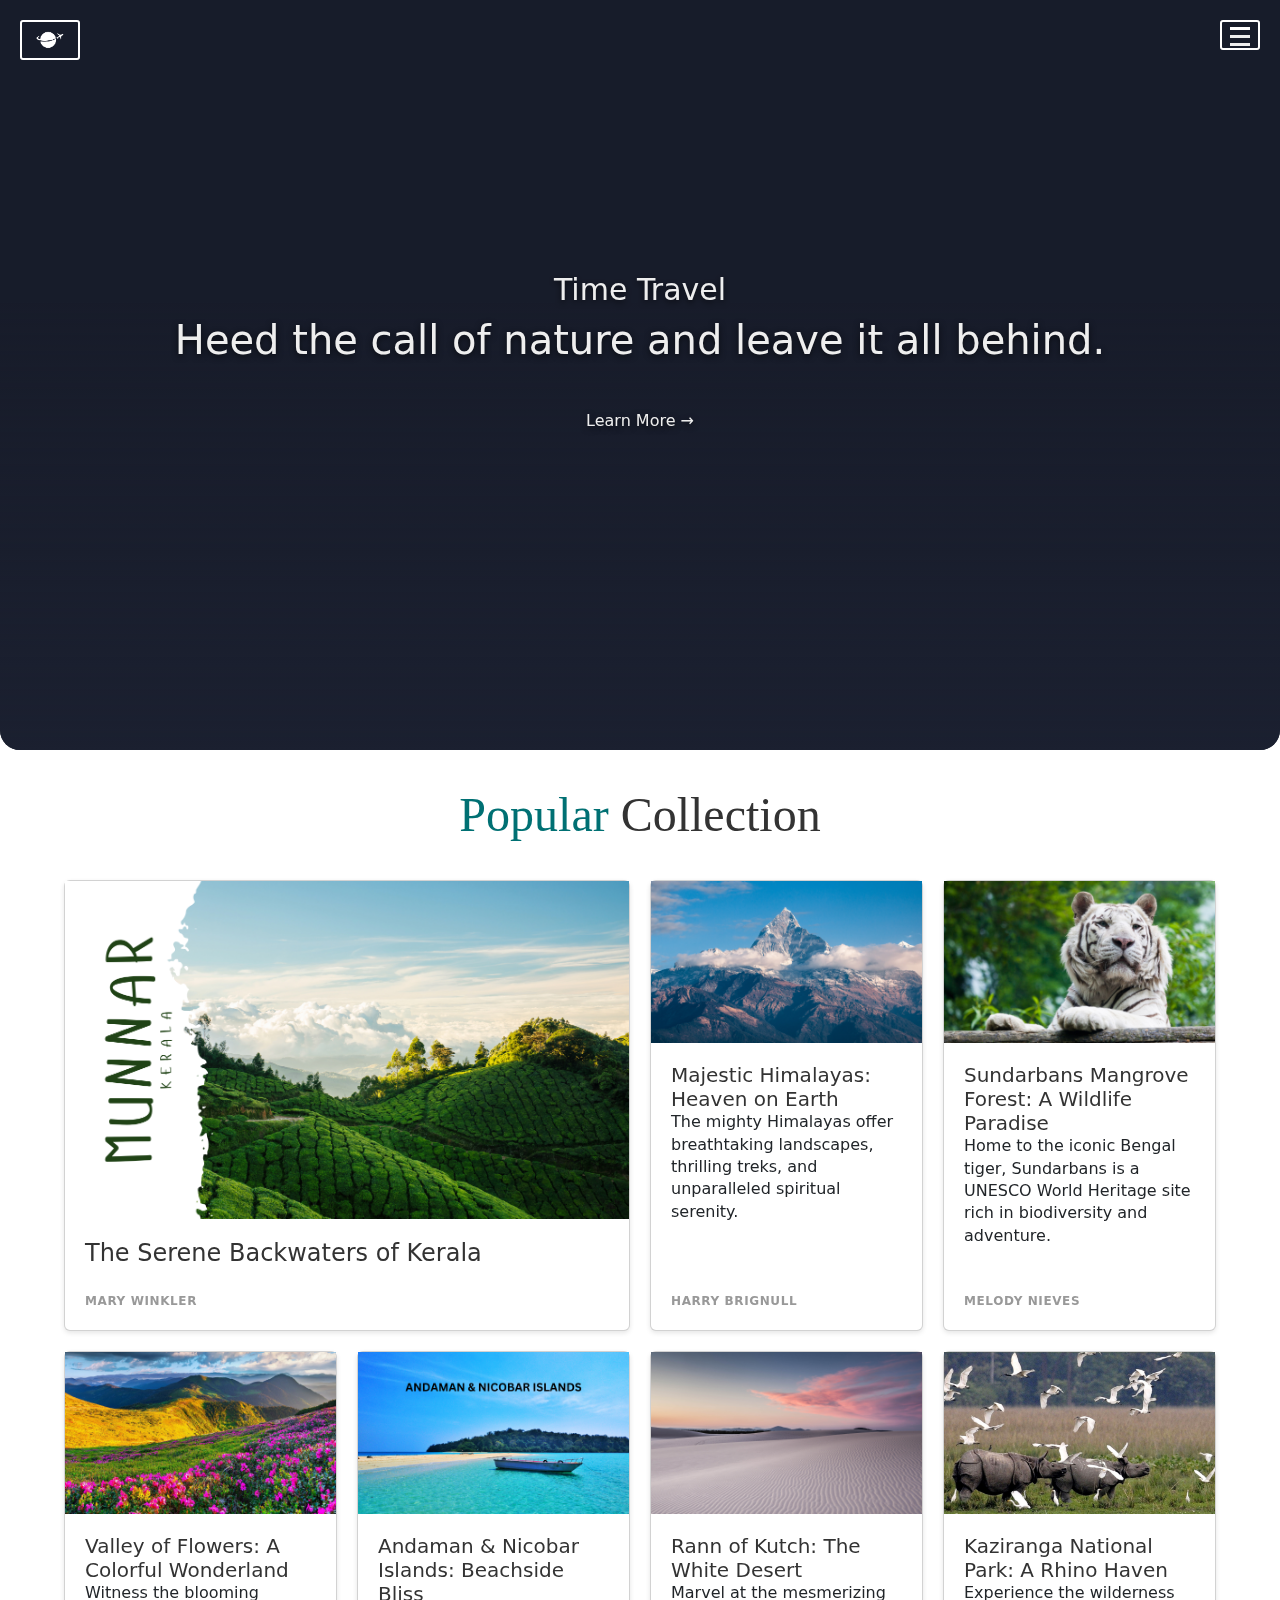
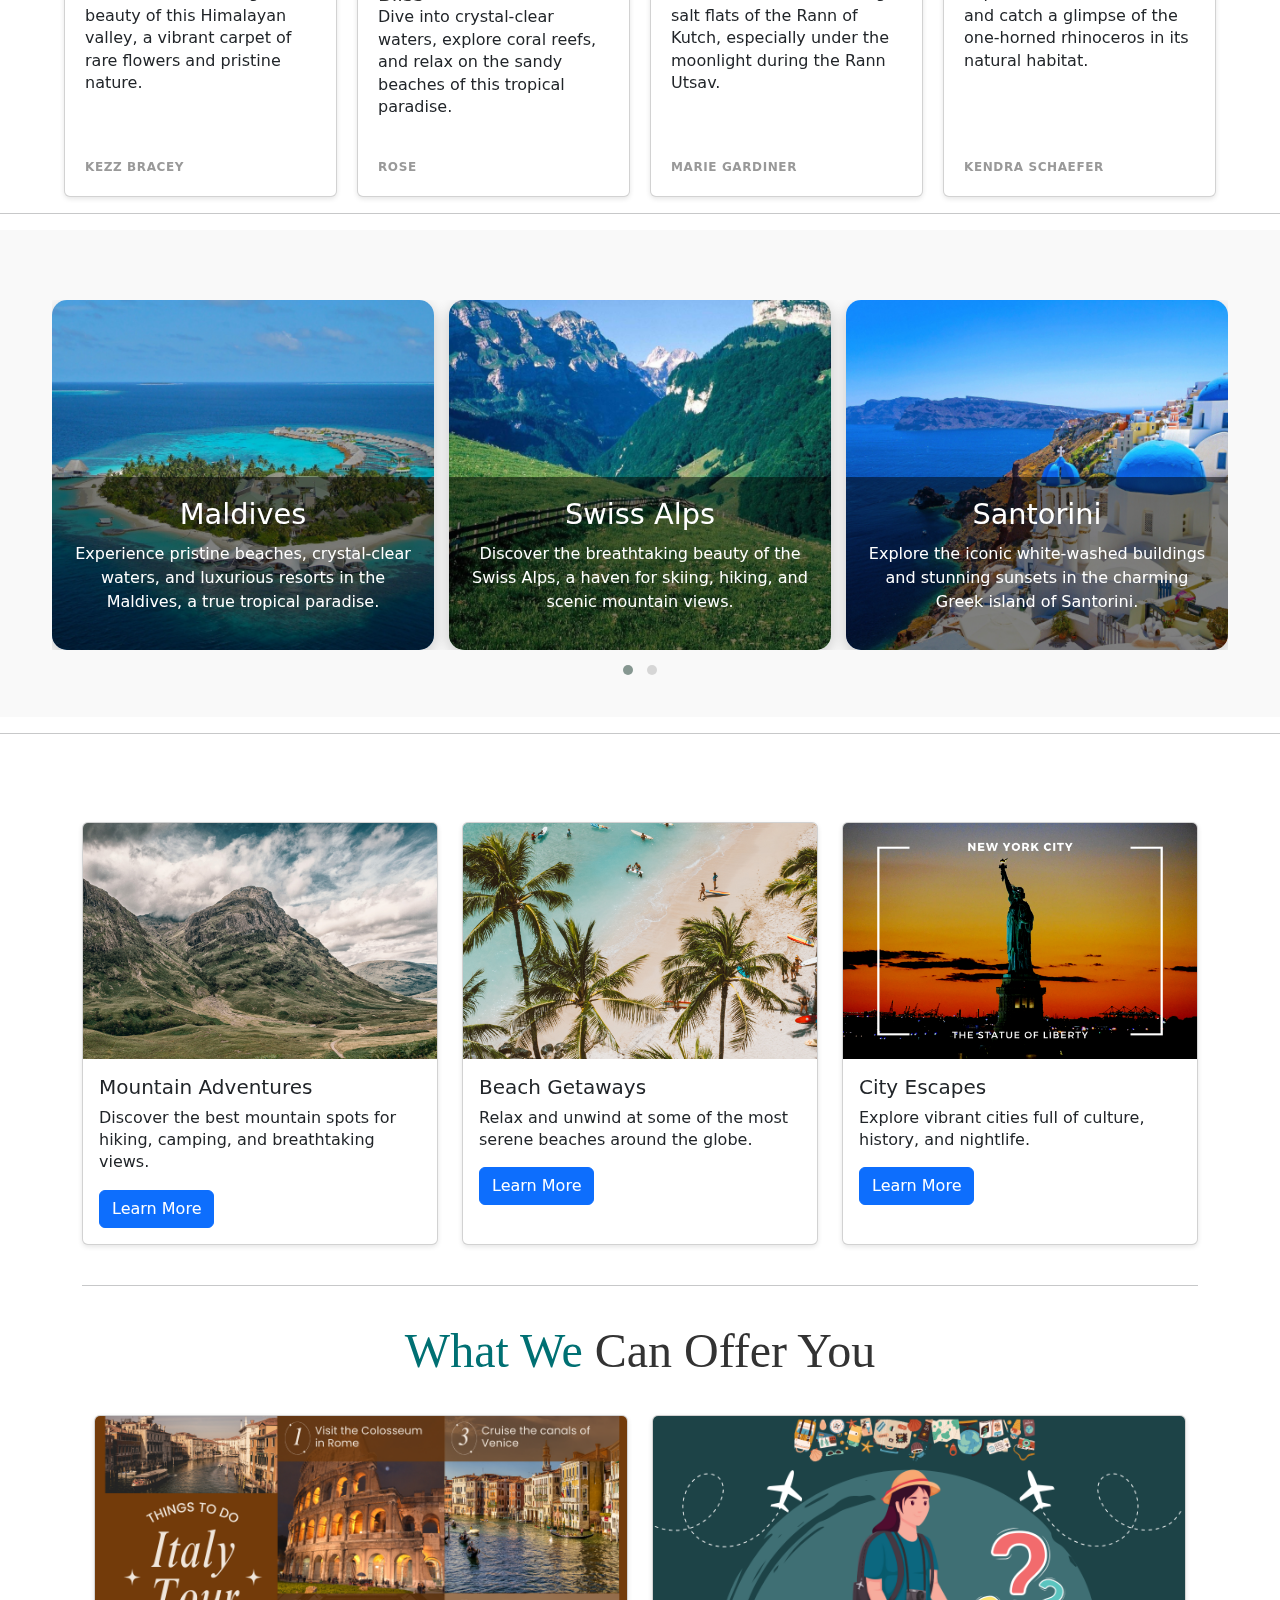
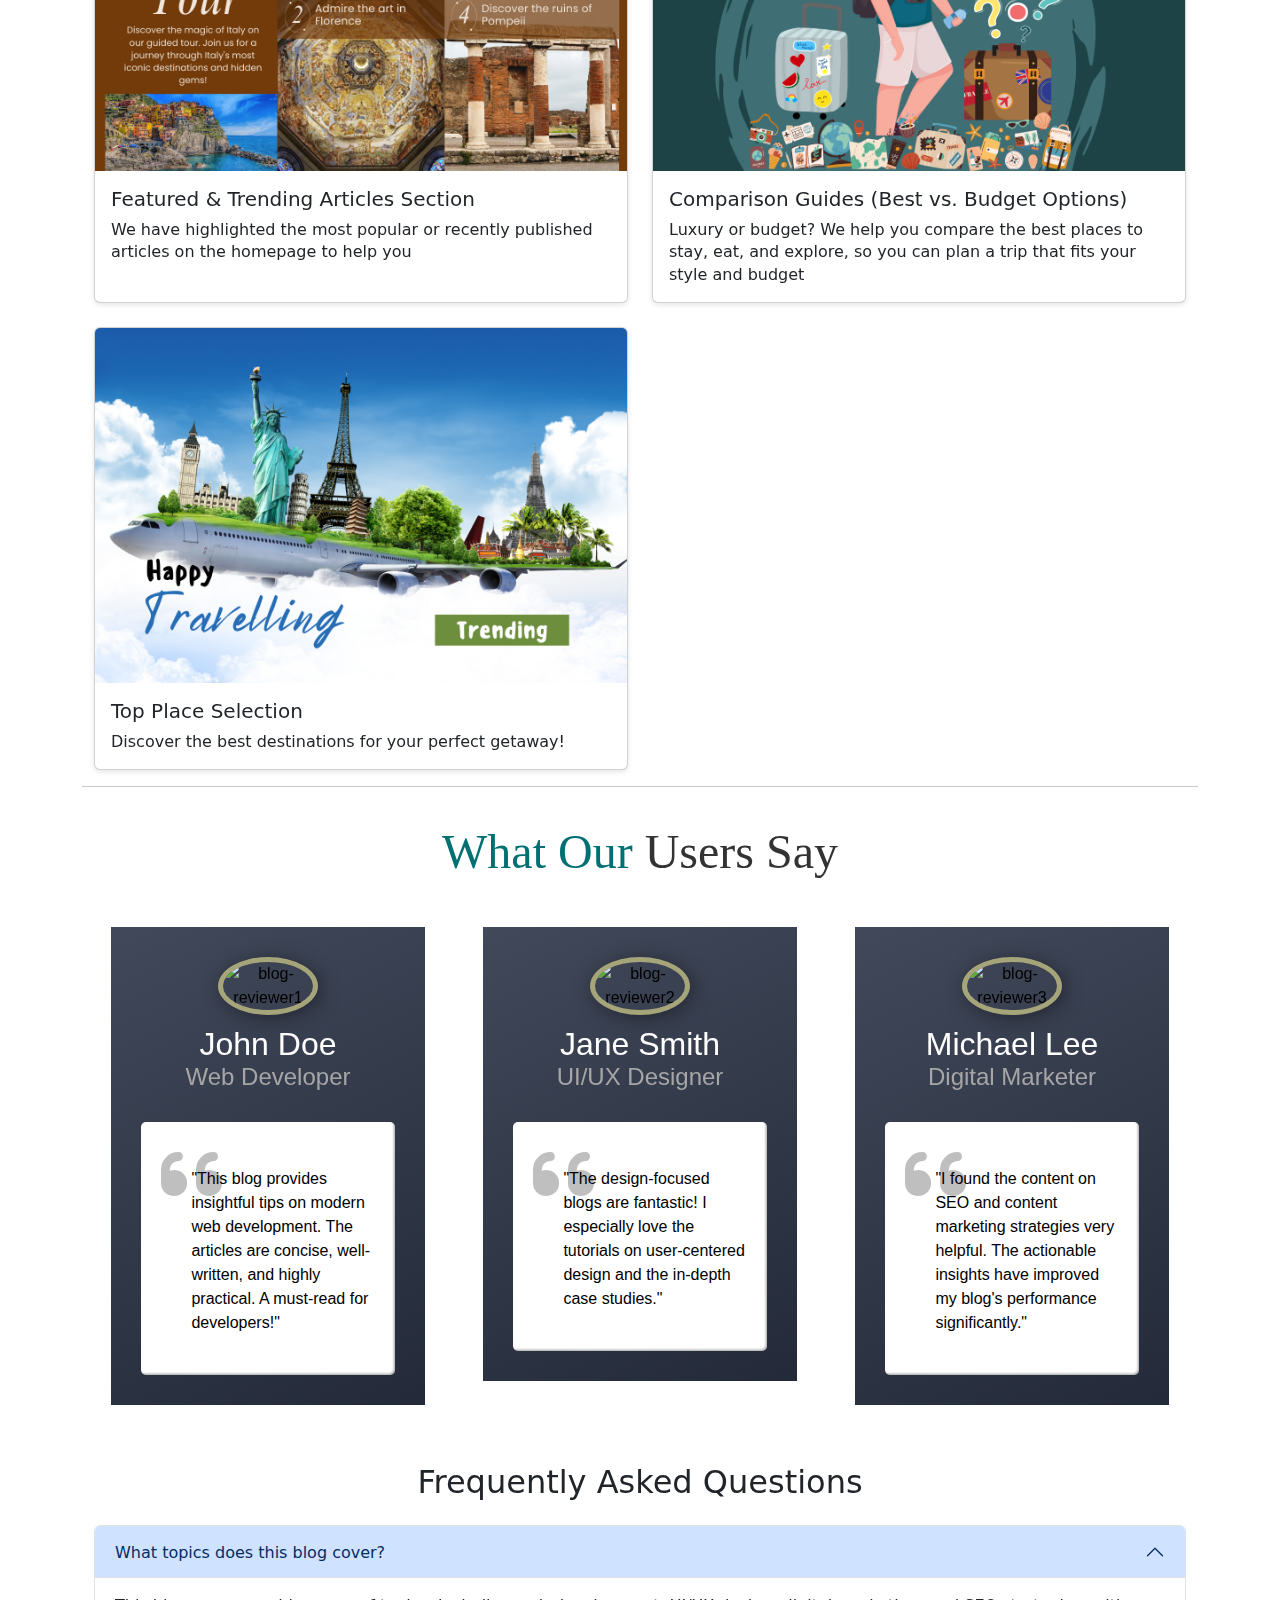
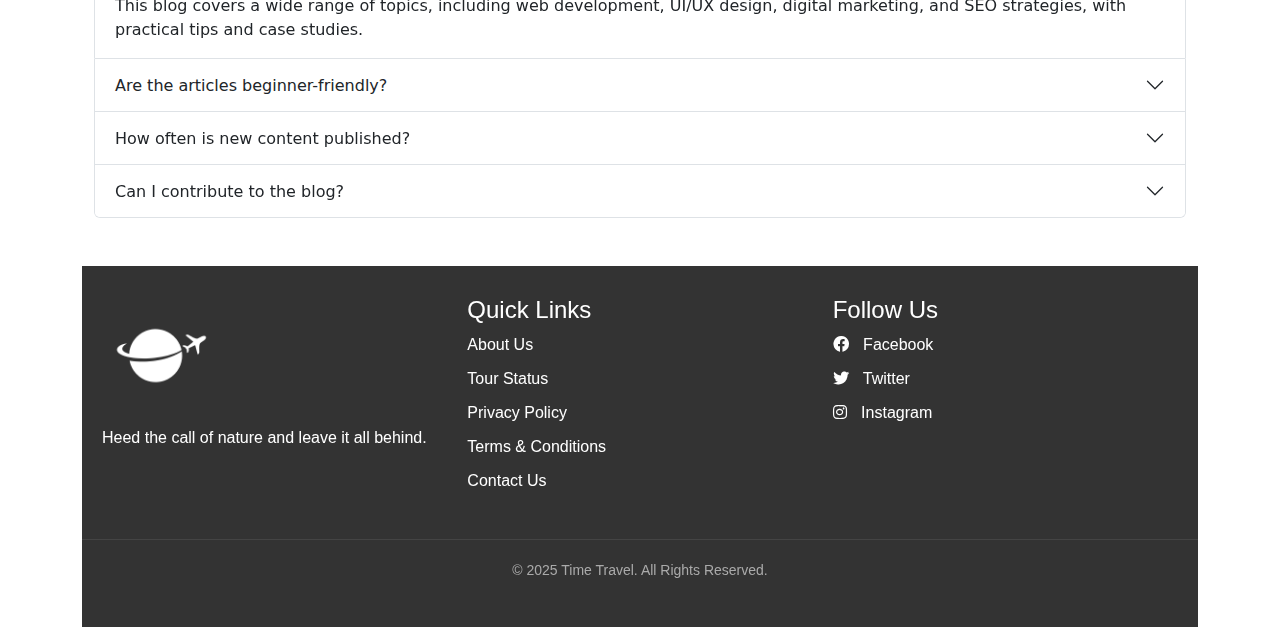
==== index.html @ 3d707aaa "Add files via upload" ====
<!DOCTYPE html>
<html lang="en">
<head>
    <meta charset="UTF-8">
    <meta name="viewport" content="width=device-width, initial-scale=1.0">
    <title>TT_OFFICIAL</title>
    <link rel="stylesheet" href="style.css">
    <link href="https://cdn.jsdelivr.net/npm/bootstrap@5.3.3/dist/css/bootstrap.min.css" rel="stylesheet" integrity="sha384-QWTKZyjpPEjISv5WaRU9OFeRpok6YctnYmDr5pNlyT2bRjXh0JMhjY6hW+ALEwIH" crossorigin="anonymous">
<script src="https://cdn.jsdelivr.net/npm/bootstrap@5.3.3/dist/js/bootstrap.bundle.min.js" integrity="sha384-YvpcrYf0tY3lHB60NNkmXc5s9fDVZLESaAA55NDzOxhy9GkcIdslK1eN7N6jIeHz" crossorigin="anonymous"></script>
<link rel="stylesheet" href="https://cdnjs.cloudflare.com/ajax/libs/font-awesome/6.0.0-beta3/css/all.min.css">
</head>
<body>
    <!--Navbar-->
    <div class="header">
        <div class="sides">
         <img src="LOGO.png" alt="Leav Tours Logo" class="logo">
        </div>
        <div class="sides"> <a href="#" class="menu" id="openMenu"> </a></div>
        <div class="info">
        <h4>Time Travel</h4>
        <b><h1>Heed the call of nature and leave it all behind.</h1></b>
        <p align="center"><a href="#" class="btn twtr" target="_b">Learn More</a>
        </div>
      </div>
      
      <dialog>
        <a href="index.html">Home</a>
        <a href="publisher.html">Publishers</a>
       <a href="contact.html">Contact Us</a>
       <a href="about.html">About Us</a>
      
      </dialog>

        <script src="https://code.jquery.com/jquery-3.6.0.min.js"></script>
<script src="style.js"></script>

<!--Blogs-->
<header>
  <h1 id="myheading"><span style="color: #007073;">Popular</span> Collection</h1>
</header>
<div class="band">
  <div class="item-1">
    <a href="https://www.keralatourism.org/" class="card">
      <div class="thumb" style="background-image: url(Kerala.png);"></div>
      <article>
        <h1>The Serene Backwaters of Kerala</h1>
        <span>Mary Winkler</span>
      </article>
    </a>
  </div>
  <div class="item-2">
    <a href="https://isha.sadhguru.org/sacred-walks/himalayas-yatra" class="card">
      <div class="thumb" style="background-image: url(Himalaya.png);"></div>
      <article>
        <h1>Majestic Himalayas: Heaven on Earth</h1>
        <p>The mighty Himalayas offer breathtaking landscapes, thrilling treks, and unparalleled spiritual serenity.</p>
        <span>Harry Brignull</span>
      </article>
    </a>
  </div>
  <div class="item-3">
    <a href="https://whc.unesco.org/en/list/798" class="card">
      <div class="thumb" style="background-image: url(Sundar.png);"></div>
      <article>
        <h1>Sundarbans Mangrove Forest: A Wildlife Paradise</h1>
        <p>Home to the iconic Bengal tiger, Sundarbans is a UNESCO World Heritage site rich in biodiversity and adventure. </p>
        <span>Melody Nieves</span>
      </article>
    </a>
  </div>
  <div class="item-4">
    <a href="https://en.wikipedia.org/wiki/Valley_of_Flowers_National_Park" class="card">
      <div class="thumb" style="background-image: url(Flower.png);"></div>
      <article>
        <h1>Valley of Flowers: A Colorful Wonderland</h1>
        <p>Witness the blooming beauty of this Himalayan valley, a vibrant carpet of rare flowers and pristine nature.</p>
        <span>Kezz Bracey</span>
      </article>
    </a>
  </div>
  <div class="item-5">
    <a href="https://www.andamantourism.gov.in/" class="card">
      <div class="thumb" style="background-image: url(ANDAMAN.png);"></div>
      <article>
        <h1>Andaman & Nicobar Islands: Beachside Bliss</h1><p>Dive into crystal-clear waters, explore coral reefs, and relax on the sandy beaches of this tropical paradise.</p>
        <span>Rose</span>
      </article>
    </a>
  </div>
  <div class="item-6">
    <a href="https://rannutsav.com/" class="card">
      <div class="thumb" style="background-image: url(desert.png);"></div>
      <article>
        <h1>Rann of Kutch: The White Desert</h1>
        <p>Marvel at the mesmerizing salt flats of the Rann of Kutch, especially under the moonlight during the Rann Utsav.</p>

        <span>Marie Gardiner</span>
      </article>
    </a>
  </div>
  <div class="item-7">
    <a href="https://www.kaziranga-national-park.com/" class="card">
      <div class="thumb" style="background-image: url(kazi.jpg);"></div>
      <article>
        <h1>Kaziranga National Park: A Rhino Haven</h1>
        <p>Experience the wilderness and catch a glimpse of the one-horned rhinoceros in its natural habitat.</p>
        <span>Kendra Schaefer</span>
      </article>
    </a>
  </div>
</div>
<hr>
<!--Collection-->
<!-- Travel Carousel Section -->
<section class="travel-section">
  <h1  id="myheading2">Top <span style="color: #007073;">Destinations</span></h1>
  <div class="container">
    <div class="owl-carousel custom-carousel owl-theme">
      <!-- Destination 1 -->
      <div class="item" style="background-image: url(3.png);">
        <div class="item-desc">
          <h3>Maldives</h3>
          <p>Experience pristine beaches, crystal-clear waters, and luxurious resorts in the Maldives, a true tropical paradise.</p>
        </div>
      </div>
      <!-- Destination 2 -->
      <div class="item" style="background-image: url('4.png');">
        <div class="item-desc">
          <h3>Swiss Alps</h3>
          <p>Discover the breathtaking beauty of the Swiss Alps, a haven for skiing, hiking, and scenic mountain views.</p>
        </div>
      </div>
      <!-- Destination 3 -->
      <div class="item" style="background-image: url('5.png');">
        <div class="item-desc">
          <h3>Santorini</h3>
          <p>Explore the iconic white-washed buildings and stunning sunsets in the charming Greek island of Santorini.</p>
        </div>
      </div>
      <!-- Destination 4 -->
      <div class="item" style="background-image: url('1.png');">
        <div class="item-desc">
          <h3>Paris</h3>
          <p>Experience the romance of Paris with its world-famous landmarks, exquisite cuisine, and rich cultural heritage.</p>
        </div>
      </div>
      <!-- Destination 5 -->
      <div class="item" style="background-image: url('https://images.unsplash.com/photo-1512453979798-5ea266f8880c');">
        <div class="item-desc">
          <h3>Dubai</h3>
          <p>Visit Dubai for its luxurious shopping, ultramodern architecture, and a vibrant nightlife scene.</p>
        </div>
      </div>
      <!-- Destination 6 -->
      <div class="item" style="background-image: url(2.png);">
        <div class="item-desc">
          <h3>Bali</h3>
          <p>Relax on Bali’s stunning beaches, explore its lush jungles, and immerse yourself in its unique culture.</p>
        </div>
      </div>
    </div>
  </div>
</section>

<!-- Include Owl Carousel CSS -->
<link rel="stylesheet" href="https://cdnjs.cloudflare.com/ajax/libs/OwlCarousel2/2.3.4/assets/owl.carousel.min.css" />
<link rel="stylesheet" href="https://cdnjs.cloudflare.com/ajax/libs/OwlCarousel2/2.3.4/assets/owl.theme.default.min.css" />

<!-- Include jQuery and Owl Carousel JS -->
<script src="https://cdnjs.cloudflare.com/ajax/libs/jquery/3.6.0/jquery.min.js"></script>
<script src="https://cdnjs.cloudflare.com/ajax/libs/OwlCarousel2/2.3.4/owl.carousel.min.js"></script>
 <!--More Article-->
   <!-- Main Content Section -->
    <hr>
  <main class="container my-5">
    <h1 id="myheading2">Explore <span style="color: #007073;">Articles</span></h1>
    <div class="row">
      <!-- Article Card 1 -->
      <div class="col-md-4 mb-4">
        <div class="card">
          <img src="Mountain.png" class="card-img-top" alt="Mountain Adventure">
          <div class="card-body">
            <h5 class="card-title">Mountain Adventures</h5>
            <p class="card-text">Discover the best mountain spots for hiking, camping, and breathtaking views.</p>
            <a href="Mountain.html" class="btn btn-primary" target="_blank">Learn More</a>
          </div>
        </div>
      </div>
      <!-- Article Card 2 -->
      <div class="col-md-4 mb-4">
        <div class="card">
          <img src="Beach.png" class="card-img-top" alt="Beach Getaways">
          <div class="card-body">
            <h5 class="card-title">Beach Getaways</h5>
            <p class="card-text">Relax and unwind at some of the most serene beaches around the globe.</p>
            <a href="beach.html" class="btn btn-primary" target="_blank">Learn More</a>
          </div>
        </div>
      </div>
      <!-- Article Card 3 -->
      <div class="col-md-4 mb-4">
        <div class="card">
          <img src="cescape.png" class="card-img-top" alt="City Escapes">
          <div class="card-body">
            <h5 class="card-title">City Escapes</h5>
            <p class="card-text">Explore vibrant cities full of culture, history, and nightlife.</p>
            <a href="cescape.html" class="btn btn-primary" target="_blank">Learn More</a>
          </div>
        </div>
      </div>
    </div>

<!--Our Features-->
<!-- Our Features Section -->
 <hr>
 <header>
  <h1 id="myheading"><span style="color: #007073;">What We </span>Can Offer You</h1>
</header>
<div class="container">
  <div class="row row-cols-1 row-cols-md-2 g-4">
    <div class="col">
      <div class="card">
        <img src="ARTICLE.png" class="card-img-top" alt="...">
        <div class="card-body">
          <h5 class="card-title">Featured & Trending Articles Section</h5>
          <p class="card-text"> We have highlighted the most popular or recently published articles on the homepage to help you</p>
        </div>
      </div>
    </div>
    <div class="col">
      <div class="card">
        <img src="GUIDE.png" class="card-img-top" alt="...">
        <div class="card-body">
          <h5 class="card-title">Comparison Guides (Best vs. Budget Options)</h5>
          <p class="card-text">Luxury or budget? We help you compare the best places to stay, eat, and explore, so you can plan a trip that fits your style and budget</p>
        </div>
      </div>
    </div>
    <div class="col">
      <div class="card">
        <img src="Trending.png" class="card-img-top" alt="...">
        <div class="card-body">
          <h5 class="card-title">Top Place Selection</h5>
          <p class="card-text">Discover the best destinations for your perfect getaway!</p>
        </div>
      </div>
    </div>
  </div>

</div>

<!--What user say-->
<hr>
<header>
  <h1 id="myheading"><span style="color: #007073;">What Our</span> Users Say</h1>
</header>
<div class="container">
  <div class="row">
    <div class="col-md-4">
      <figure class="snip1390">
        <img src="https://s3-us-west-2.amazonaws.com/s.cdpn.io/331810/profile-sample3.jpg" alt="blog-reviewer1" class="profile" />
        <figcaption>
          <h2>John Doe</h2>
          <h4>Web Developer</h4>
          <blockquote>
            "This blog provides insightful tips on modern web development. The articles are concise, well-written, and highly practical. A must-read for developers!"
          </blockquote>
        </figcaption>
      </figure>
    </div>
    <div class="col-md-4">
      <figure class="snip1390 hover">
        <img src="https://s3-us-west-2.amazonaws.com/s.cdpn.io/331810/profile-sample5.jpg" alt="blog-reviewer2" class="profile" />
        <figcaption>
          <h2>Jane Smith</h2>
          <h4>UI/UX Designer</h4>
          <blockquote>
            "The design-focused blogs are fantastic! I especially love the tutorials on user-centered design and the in-depth case studies."
          </blockquote>
        </figcaption>
      </figure>
    </div>
    <div class="col-md-4">
      <figure class="snip1390">
        <img src="https://s3-us-west-2.amazonaws.com/s.cdpn.io/331810/profile-sample6.jpg" alt="blog-reviewer3" class="profile" />
        <figcaption>
          <h2>Michael Lee</h2>
          <h4>Digital Marketer</h4>
          <blockquote>
            "I found the content on SEO and content marketing strategies very helpful. The actionable insights have improved my blog's performance significantly."
          </blockquote>
        </figcaption>
      </figure>
    </div>
  </div>
</div>
<!---Faq-->
<div class="container my-5">
  <h2 class="text-center mb-4">Frequently Asked Questions</h2>
  <div class="accordion" id="faqAccordion">
    <div class="accordion-item">
      <h2 class="accordion-header" id="faqHeading1">
        <button class="accordion-button" type="button" data-bs-toggle="collapse" data-bs-target="#faqCollapse1" aria-expanded="true" aria-controls="faqCollapse1">
          What topics does this blog cover?
        </button>
      </h2>
      <div id="faqCollapse1" class="accordion-collapse collapse show" aria-labelledby="faqHeading1" data-bs-parent="#faqAccordion">
        <div class="accordion-body">
          This blog covers a wide range of topics, including web development, UI/UX design, digital marketing, and SEO strategies, with practical tips and case studies.
        </div>
      </div>
    </div>
    <div class="accordion-item">
      <h2 class="accordion-header" id="faqHeading2">
        <button class="accordion-button collapsed" type="button" data-bs-toggle="collapse" data-bs-target="#faqCollapse2" aria-expanded="false" aria-controls="faqCollapse2">
          Are the articles beginner-friendly?
        </button>
      </h2>
      <div id="faqCollapse2" class="accordion-collapse collapse" aria-labelledby="faqHeading2" data-bs-parent="#faqAccordion">
        <div class="accordion-body">
          Yes! The blog has content tailored for all levels, including beginner guides, intermediate tutorials, and advanced strategies.
        </div>
      </div>
    </div>
    <div class="accordion-item">
      <h2 class="accordion-header" id="faqHeading3">
        <button class="accordion-button collapsed" type="button" data-bs-toggle="collapse" data-bs-target="#faqCollapse3" aria-expanded="false" aria-controls="faqCollapse3">
          How often is new content published?
        </button>
      </h2>
      <div id="faqCollapse3" class="accordion-collapse collapse" aria-labelledby="faqHeading3" data-bs-parent="#faqAccordion">
        <div class="accordion-body">
          New content is published weekly, ensuring readers stay up-to-date with the latest trends and best practices.
        </div>
      </div>
    </div>
    <div class="accordion-item">
      <h2 class="accordion-header" id="faqHeading4">
        <button class="accordion-button collapsed" type="button" data-bs-toggle="collapse" data-bs-target="#faqCollapse4" aria-expanded="false" aria-controls="faqCollapse4">
          Can I contribute to the blog?
        </button>
      </h2>
      <div id="faqCollapse4" class="accordion-collapse collapse" aria-labelledby="faqHeading4" data-bs-parent="#faqAccordion">
        <div class="accordion-body">
          Absolutely! Guest posts and contributions are welcome. Please contact us through the form provided on the website.
        </div>
      </div>
    </div>
  </div>
</div>
<!-----Footer-->
<!-- Footer Section -->
<footer class="footer">
  <div class="footer-container">
    <div class="footer-logo">
      <img src="LOGO.png" alt="Leav Tours Logo" class="footer-logo-img">
      <p class="footer-tagline">Heed the call of nature and leave it all behind.</p>
    </div>
    
    <div class="footer-links">
      <h4>Quick Links</h4>
      <ul>
        <li><a href="about.html">About Us</a></li>
        <li><a href="tstatus.html">Tour Status</a></li>
        <li><a href="privacy.html">Privacy Policy</a></li>
        <li><a href="terms.html">Terms & Conditions</a></li>
        <li><a href="contact.html">Contact Us</a></li>
      </ul>
    </div>

    <div class="footer-social">
      <h4>Follow Us</h4>
      <ul>
        <li><a href="https://www.facebook.com/share/18HLpePRSY/" target="_blank"><i class="fab fa-facebook"></i> Facebook</a></li>
        <li><a href="https://x.com/ThereArpan" target="_blank"><i class="fab fa-twitter"></i> Twitter</a></li>
        <li><a href="https://www.instagram.com/im.arpan_?igsh=MTA3emg5bmVsdTYyeg==" target="_blank"><i class="fab fa-instagram"></i> Instagram</a></li>
      </ul>
    </div>
  </div>

  <div class="footer-bottom">
    <p>&copy; 2025 Time Travel. All Rights Reserved.</p>
  </div>
</footer>

</body>
</html>
---- style.css ----
/*Navbar*/
html,body{
    margin:0;
    height:120%;
     font-family: "Montserrat", sans-serif;
  
  }
  a{
    text-decoration:none
  }
  .header{
    position:relative;
    overflow:hidden;
    display:flex;
    flex-wrap: wrap;
    justify-content: center;
    align-items: flex-start;
    align-content: flex-start;
    height:70vw;
    min-height:400px;
    max-height:750px;
    min-width:300px;
    color:#eee;
    border-radius: 0 0 20px 20px;
    text-shadow:0 2px 6px #000a
  }
  .header:after{
    content:"";
    width:100%;
    height:100%;
    position:absolute;
    bottom:0;
    left:0;
    z-index:-1;
   background: linear-gradient(to bottom, rgba(0,0,0,0.12) 40%,rgba(27,32,48,1) 100%);
  }
  .header:before{
    content:"";
    width:100%;
    height:200%;
    position:absolute;
    top:0;
    left:0;
      -webkit-backface-visibility: hidden;
      -webkit-transform: translateZ(0); backface-visibility: hidden;
    scale(1.0, 1.0);
      transform: translateZ(0);
    background:#1B2030 url(https://images.unsplash.com/photo-1731532034431-be28681ed7b7?crop=entropy&cs=srgb&fm=jpg&ixid=M3wzMjM4NDZ8MHwxfHJhbmRvbXx8fHx8fHx8fDE3MzQwMzk5NDF8&ixlib=rb-4.0.3&q=85) 50% 0 no-repeat;
    background-size:100%;
    background-attachment:fixed;
    animation: grow 360s  linear 10ms infinite;
    transition:all 0.4s ease-in-out;
    z-index:-2
  }
  .header a{
    color:#eee
  }
  .menu{
    display:block;
    width:40px;
    height:30px;
    border:2px solid #fff;
    border-radius:3px;
    position:absolute;
    right:20px;
    top:20px;
    text-decoration:none
  }
  .menu:after{
    content:"";
    display:block;
    width:20px;
    height:3px;
    background:#fff;
    position:absolute;
    margin:0 auto;
    top:5px;
    left:0;
    right:0;
    box-shadow:0 8px, 0 16px
  }
  .logo{
    border:2px solid #fff;
    border-radius:3px;
    text-decoration:none;
    display:inline-flex;
    align-items:center;
    align-content:center;
    margin:20px;
    padding:0px 10px;
    font-weight:900;
    font-size:1.1em;
    line-height:1;
    box-sizing:border-box;
    height:40px
  }
  .sides, .info{
    flex: 0 0 auto;
    width:50%
  }
  .info{
    width:100%;
    padding:15% 10% 0 10%;
    text-align:center; 
  }
  .author{
    display:inline-block;
    width:50px;
    height:50px;
    border-radius:50%;
    background:url(https://i.imgur.com/6DLCsZcb.jpg) center no-repeat;
    background-size:cover;
    box-shadow:0 2px 3px rgba(0,0,0,0.3);
    margin-bottom:3px
  }
  .info h4, .meta{
    font-size: 30px;
  }
  .meta{
    font-style:italic;
  }
  @keyframes grow{
    0% { transform: scale(1) translateY(0px)}
    50% { transform: scale(1.2) translateY(-400px)}
  }
  .content{  
    padding:5% 10%;
    text-align:justify
  }
  .btn{
    color:#333;
    border:2px solid;
    border-radius:3px;
    text-decoration:none;
    display:inline-block;
    padding:5px 10px;
    font-weight:600
  }
  
  dialog {
      display: block;
      inset: 0;    
      transition: opacity .5s;
       border-radius:3px;
      padding:20px; 
      box-shadow: 0 0 10px 0 #000a;
    background:#fffd;
    border:0;
    min-width:60vw
  }
   
  dialog:not([open]) {
      pointer-events: none;
      opacity: 0;
  }
  
  dialog::backdrop {
    backdrop-filter: blur(0.25rem);
  }
   
  dialog a {
     font-size:1.4em;
    display:block;
    text-align:center;
    margin:10px 15px;
    padding:5px;
    font-weight:600;
    color:#333;
    &:hover{
      text-decoration:underline;
      color:#000
    }
  }
  
  .twtr {
    border-width: 1vh;
    border-color: white;
    margin-top: 30px;
  }
  
  .btn.twtr:after {
    content: "\2192";  /* Unicode for right arrow */
    padding-left: 5px;
  }
  
  /* Features Section */
/* Why Us Heading */
.why-us-heading {
    text-align: center;
    margin-bottom: 2rem;
}

.why-us-heading h1 {
    font-size: 2.5rem;
    color: #007073;
    font-weight: bold;
    margin: 0;
}

/* Responsive Design */
@media (max-width: 768px) {
    .why-us-heading h1 {
        font-size: 2rem;
    }
}

@media (max-width: 480px) {
    .why-us-heading h1 {
        font-size: 1.8rem;
    }
}

/*Blogs*/

header {
  width: 90%;
  max-width: 1240px;
  margin: 0 auto;
}
.band {
  width: 90%;
  max-width: 1240px;
  margin: 0 auto;
  
  display: grid;
  
  grid-template-columns: 1fr;
  grid-template-rows: auto;
  grid-gap: 20px;
  
  @media (min-width: 30em) {
    grid-template-columns: 1fr 1fr;
  }
  
  @media (min-width: 60em) {
    grid-template-columns: repeat(4, 1fr);
  }
}

.card {
  background: white;
  text-decoration: none;
  color: #444;
  box-shadow: 0 2px 5px rgba(0,0,0,0.1);
  display: flex;
  flex-direction: column;
  min-height: 100%;
  
  // sets up hover state
  position: relative;
  top: 0;
  transition: all .1s ease-in;
    
  &:hover {
    top: -2px;
    box-shadow: 0 4px 5px rgba(0,0,0,0.2);
  }
  
  article {
    padding: 20px;
    flex: 1;
    
    display: flex;
    flex-direction: column;
    justify-content: space-between;
  }
  
  h1 {
    font-size: 20px;
    margin: 0;
    color: #333;
  }
  
  p {
    flex: 1;
    line-height: 1.4;
  }
  
  span {
    font-size: 12px;
    font-weight: bold;
    color: #999;
    text-transform: uppercase;
    letter-spacing: .05em;
    margin: 2em 0 0 0;
  }
  
  .thumb {
    padding-bottom: 60%;
    background-size: cover;
    background-position: center center;
  }
}

.item-1 {
  @media (min-width: 60em) {
    grid-column: 1 / span 2;
    
    h1 {
      font-size: 24px;
    }
  }
}

/* Collections*/
/* Travel Section Styles */
.travel-section {
  padding: 30px 0;
  background-color: #f9f9f9;
}

.travel-section .container {
  max-width: 1200px;
  margin: 0 auto;
}

/* Owl Carousel Item Styles */
.owl-carousel .item {
  position: relative;
  height: 350px;
  background-size: cover;
  background-position: center;
  border-radius: 15px;
  overflow: hidden;
  box-shadow: 0 5px 15px rgba(0, 0, 0, 0.2);
}

.owl-carousel .item-desc {
  position: absolute;
  bottom: 0;
  left: 0;
  right: 0;
  padding: 20px;
  background: rgba(0, 0, 0, 0.5);
  color: #fff;
  text-align: center;
  border-radius: 0 0 15px 15px;
  transition: background 0.3s ease;
}

.owl-carousel .item h3 {
  font-size: 1.8rem;
  margin: 0 0 10px;
}

.owl-carousel .item p {
  font-size: 1rem;
  line-height: 1.5;
}

/* Hover Effect */
.owl-carousel .item:hover .item-desc {
  background: rgba(0, 0, 0, 0.7);
}

/* Responsive Adjustments */
@media (max-width: 768px) {
  .owl-carousel .item {
    height: 250px;
  }
  .owl-carousel .item-desc {
    padding: 15px;
  }
  .owl-carousel .item h3 {
    font-size: 1.4rem;
  }
  .owl-carousel .item p {
    font-size: 0.9rem;
  }
}

@media (max-width: 480px) {
  .owl-carousel .item {
    height: 200px;
  }
  .owl-carousel .item-desc {
    padding: 10px;
  }
  .owl-carousel .item h3 {
    font-size: 1.2rem;
  }
  .owl-carousel .item p {
    font-size: 0.8rem;
  }
}


/*Headers animation*/
/* Style for the heading with id="myheading" */
#myheading {
  font-family: 'Spectral SC', serif;
  font-size: 3rem;
  text-align: center;
  color: #333;
  animation: fadeIn 2s ease-out forwards;
  margin-bottom: 4vh;
  margin-top: 4vh;
}

/* Responsive font size */
@media (max-width: 768px) {
  #myheading {
    font-size: 2.5rem;
  }
}

@media (max-width: 480px) {
  #myheading {
    font-size: 2rem;
  }
}

/* Animation for fade-in effect */
@keyframes fadeIn {
  0% {
    opacity: 0;
    transform: translateY(-50px);
  }
  100% {
    opacity: 1;
    transform: translateY(0);
  }
}
/*Second Heading*/
#myheading2 {
  font-family: 'Spectral SC', serif;
  font-size: 3rem;
  text-align: center;
  color: #333;
  opacity: 0; /* Initially hidden */
  transform: translateY(-50px); /* Start from above */
  animation: fadeInUp 1s ease-out forwards; /* Animation trigger */
  animation-delay: 0.5s; /* Delay before animation starts */
  margin-top: -4vh !important;
  margin-bottom: 2vh;
}

/* Responsive font size */
@media (max-width: 768px) {
  #myheading2 {
    font-size: 2.5rem;
  }
}

@media (max-width: 480px) {
  #myheading2 {
    font-size: 2rem;
  }
}

/* Fade-in and slide-up animation */
@keyframes fadeInUp {
  0% {
    opacity: 0;
    transform: translateY(-50px); /* Start from above */
  }
  100% {
    opacity: 1;
    transform: translateY(0); /* End at normal position */
  }
}


/*-------------------------------------Why Us ------------------------*/
#myheading3 {
  font-family: 'Spectral SC', serif;
  font-size: 2.5rem; /* Slightly smaller for h3 */
  text-align: center;
  color: #555; /* A slightly different color for differentiation */
  opacity: 0; /* Initially hidden */
  transform: translateY(-40px); /* Start from above */
  animation: fadeInUp3 1s ease-out forwards; /* Animation trigger */
  animation-delay: 0.7s; /* Slightly longer delay */
  margin-top: -1vh;
  margin-bottom: 3vh;
}

/* Responsive font size */
@media (max-width: 768px) {
  #myheading3 {
    font-size: 2rem;
  }
}

@media (max-width: 480px) {
  #myheading3 {
    font-size: 1.5rem;
  }
}

/* Fade-in and slide-up animation for #myheading3 */
@keyframes fadeInUp3 {
  0% {
    opacity: 0;
    transform: translateY(-40px); /* Start from above */
  }
  100% {
    opacity: 1;
    transform: translateY(0); /* End at normal position */
  }
}


/*---------------------USER SAY */
@import url(https://fonts.googleapis.com/css?family=Roboto:300,400);
@import url(https://maxcdn.bootstrapcdn.com/font-awesome/4.4.0/css/font-awesome.min.css);

figure.snip1390 {
  font-family: 'Roboto', Arial, sans-serif;
  position: relative;
  overflow: hidden;
  margin: 10px auto;
  min-width: 230px;
  max-width: 315px;
  width: 90%; /* Use percentage for better responsiveness */
  color: #000000;
  text-align: center;
  font-size: 16px;
  background-color: #2C3447;
  padding: 30px;
  background-image: linear-gradient(-25deg, rgba(0, 0, 0, 0.2) 0%, rgba(255, 255, 255, 0.1) 100%);
  box-sizing: border-box;
}

figure.snip1390 *,
figure.snip1390 *:before,
figure.snip1390 *:after {
  box-sizing: border-box;
  transition: all 0.35s ease;
}

figure.snip1390 figcaption {
  width: 100%;
}

figure.snip1390 h2,
figure.snip1390 h4,
figure.snip1390 blockquote {
  margin: 0;
}

figure.snip1390 h2,
figure.snip1390 h4 {
  font-weight: 300;
}

figure.snip1390 h2 {
  color: #ffffff;
}

figure.snip1390 h4 {
  color: #a6a6a6;
}

figure.snip1390 blockquote {
  font-size: 1em;
  padding: 45px 20px 40px 50px;
  margin-top: 30px;
  background-color: #ffffff;
  border-radius: 5px;
  box-shadow: inset -1.4px -1.4px 2px rgba(0, 0, 0, 0.3);
  text-align: left;
  position: relative;
}

figure.snip1390 blockquote:before {
  font-family: 'FontAwesome';
  content: "\201C";
  position: absolute;
  font-size: 70px;
  opacity: 0.25;
  font-style: normal;
  top: 0px;
  left: 20px;
}

figure.snip1390 .profile {
  width: 100px;
  border-radius: 50%;
  display: inline-block;
  box-shadow: 3px 3px 20px rgba(0, 0, 0, 0.4);
  margin-bottom: 10px;
  border: solid 5px #A6A57A;
}

/* Responsive adjustments */
@media (max-width: 768px) {
  figure.snip1390 {
    padding: 20px;
    font-size: 14px;
  }
  
  figure.snip1390 blockquote {
    font-size: 0.9em;
    padding: 35px 15px 30px 40px;
  }
  
  figure.snip1390 blockquote:before {
    font-size: 60px;
  }
  
  figure.snip1390 .profile {
    width: 80px;
  }
}

@media (max-width: 480px) {
  figure.snip1390 {
    padding: 15px;
    font-size: 12px;
  }
  
  figure.snip1390 blockquote {
    font-size: 0.8em;
    padding: 25px 10px 20px 30px;
  }
  
  figure.snip1390 blockquote:before {
    font-size: 50px;
  }
  
  figure.snip1390 .profile {
    width: 60px;
  }
}


/*-------------------------------FAQ SECTION*/


/*-------------------------------Footer*/
/* Make the Difference Section */
/* Make the Difference Section */
/* Footer Styles */
/* Footer Styles */
.footer {
  background-color: #333;
  color: #fff;
  padding: 30px 0;
  font-family: 'Arial', sans-serif;
}

.footer-container {
  display: flex;
  justify-content: space-between;
  max-width: 1200px;
  margin: 0 auto;
  padding: 0 20px;
  flex-wrap: wrap;
}

.footer-logo {
  flex: 1;
  text-align: left;
  display: flex;
  flex-direction: column;
  align-items: flex-start;
}

.footer-logo-img {
  width: 120px;  /* Adjust size to be responsive */
  margin-bottom: 10px;
  transition: width 0.3s ease-in-out;
}

.footer-tagline {
  font-size: 16px;
  font-weight: 400;
  line-height: 1.5;
  text-align: left;
  transition: font-size 0.3s ease-in-out;
}

.footer-links, .footer-social {
  flex: 1;
  margin-left: 20px;
}

.footer-links ul, .footer-social ul {
  list-style: none;
  padding: 0;
}

.footer-links a, .footer-social a {
  color: #ffffff;
  text-decoration: none;
  font-size: 16px;
  margin-bottom: 10px;
  display: block;
  transition: color 0.3s;
}

.footer-links a:hover, .footer-social a:hover {
  color: #007073;
}

.footer-social i {
  margin-right: 10px;
}

.footer-bottom {
  text-align: center;
  padding-top: 20px;
  border-top: 1px solid #444;
  margin-top: 30px;
}

.footer-bottom p {
  font-size: 14px;
  color: #aaa;
}

@media (max-width: 768px) {
  .footer-container {
    flex-direction: column;
    text-align: center;
  }

  .footer-logo {
    align-items: center;  /* Center the logo and tagline on small screens */
    margin-bottom: 20px;
  }

  .footer-logo-img {
    width: 100px;  /* Smaller logo size on mobile */
  }

  .footer-tagline {
    font-size: 14px;  /* Adjust the tagline size */
  }

  .footer-links, .footer-social {
    margin-left: 0;
    margin-bottom: 20px;
  }

  .footer-bottom {
    padding-top: 10px;
  }
}
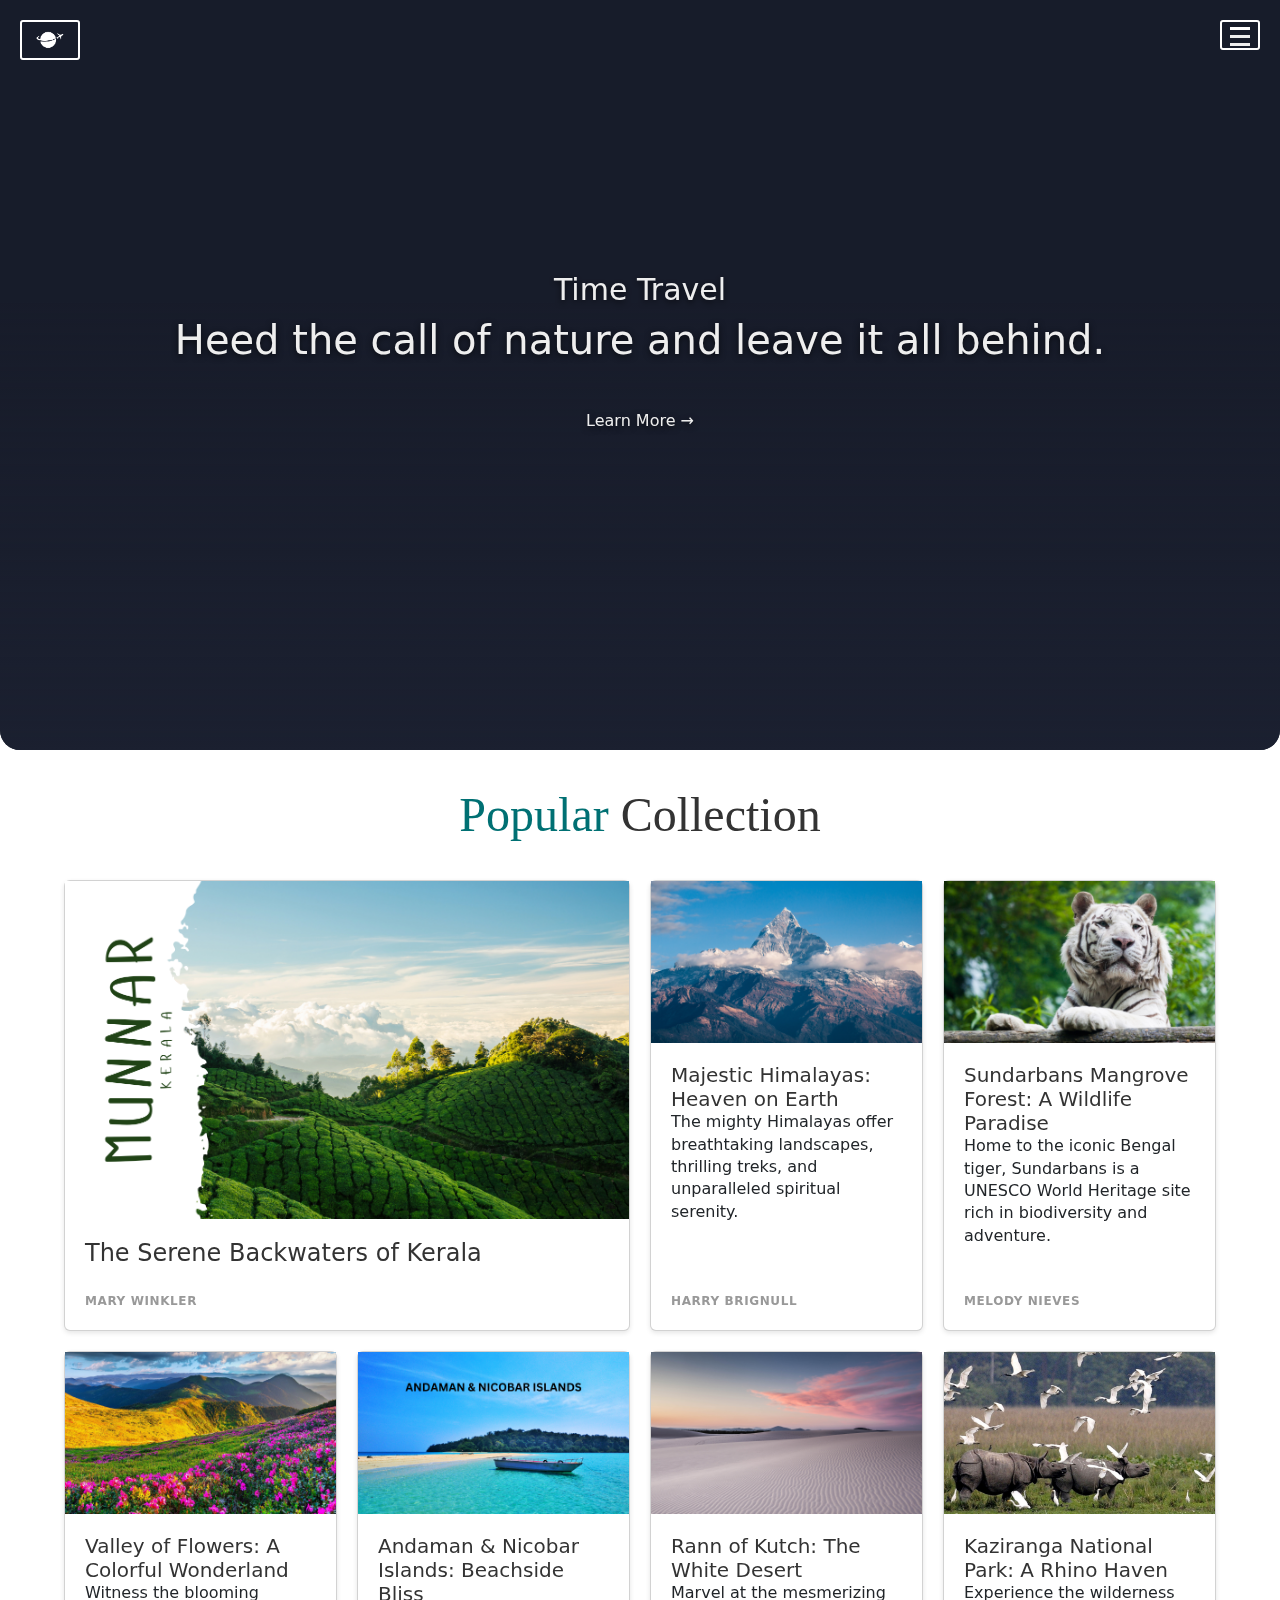
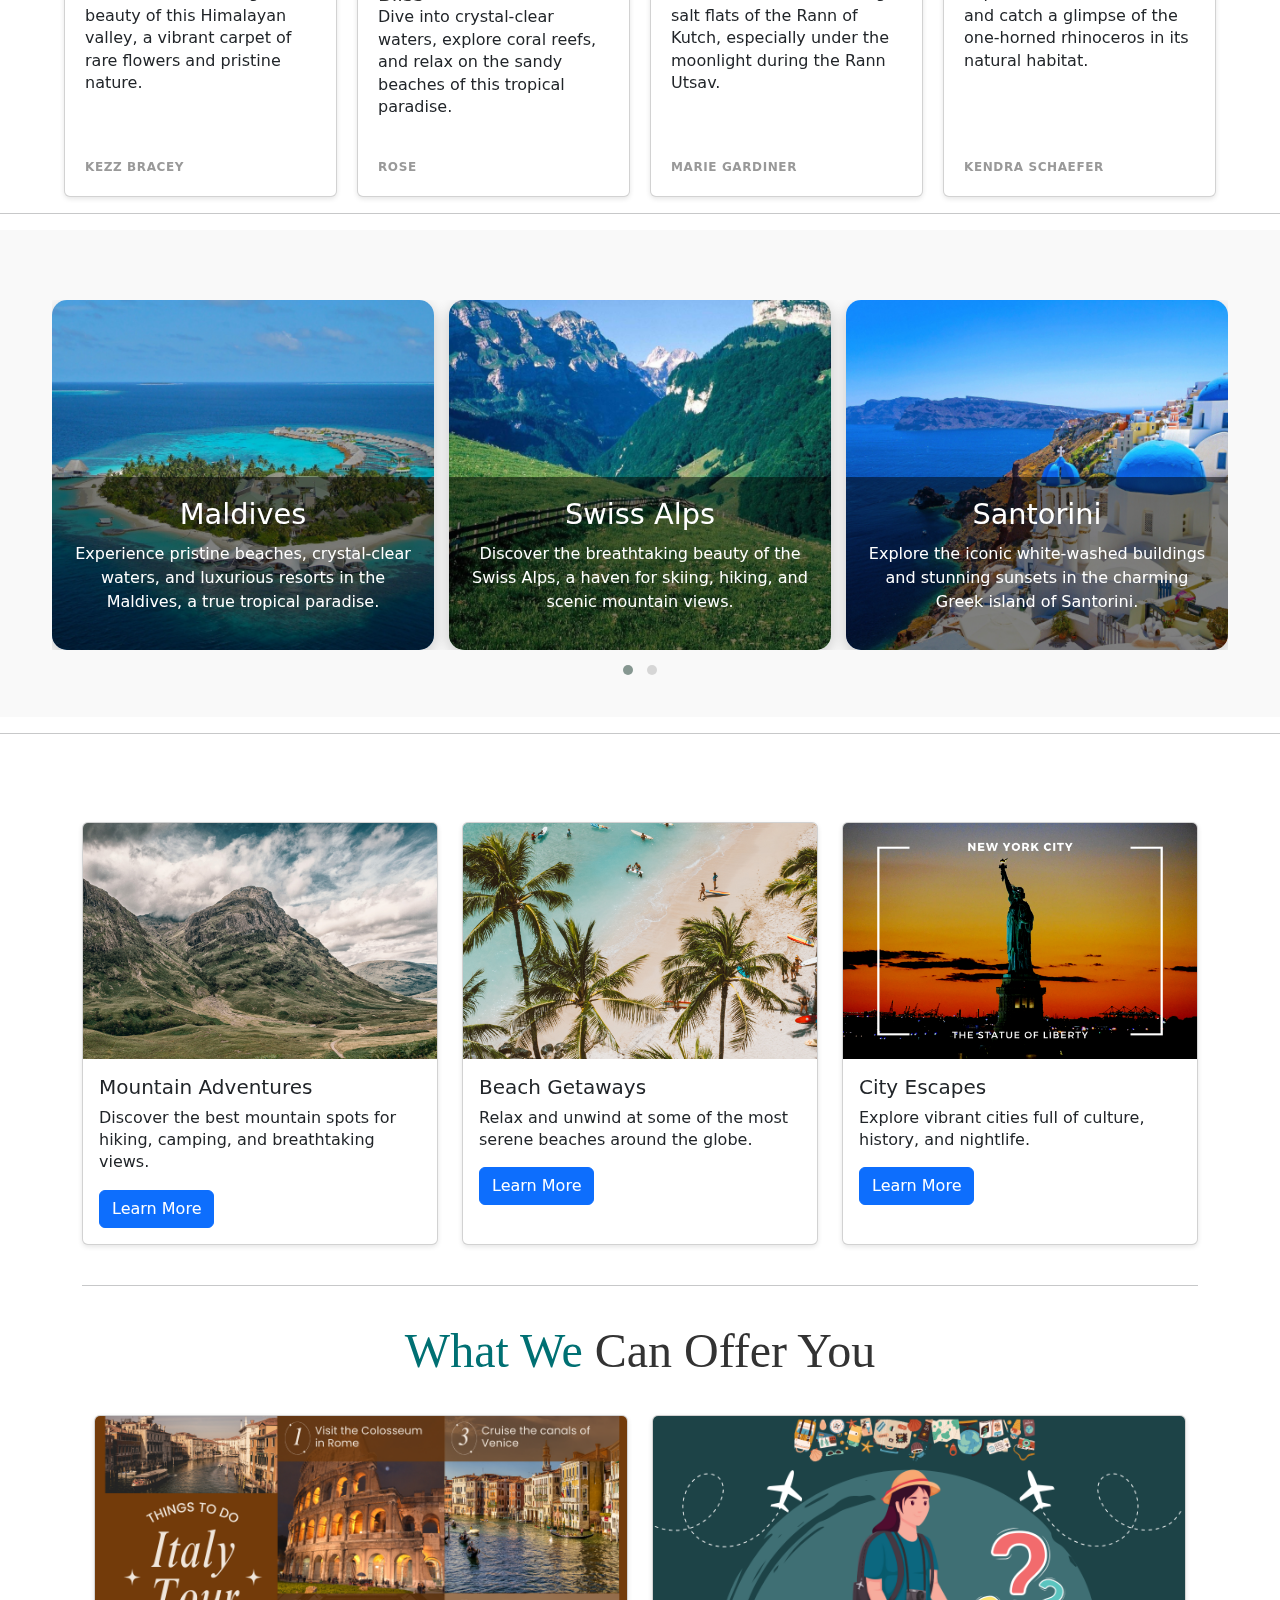
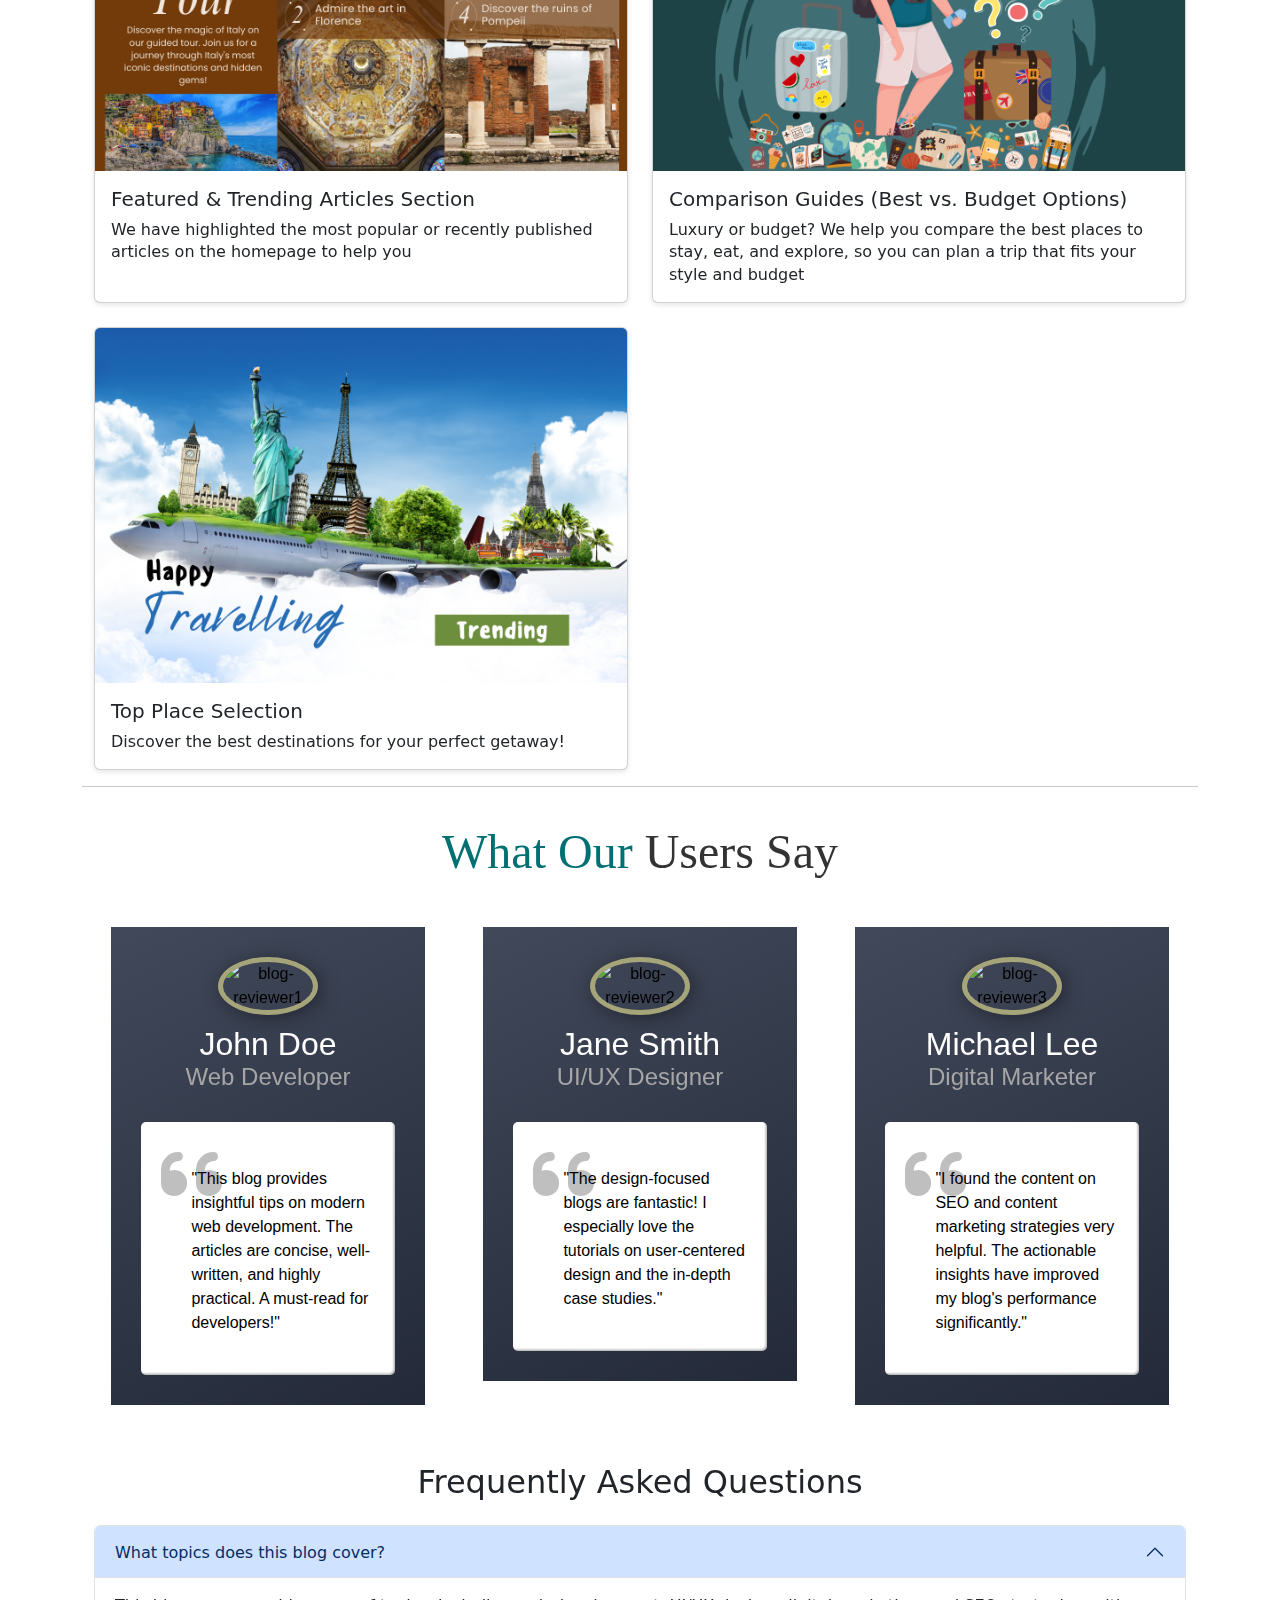
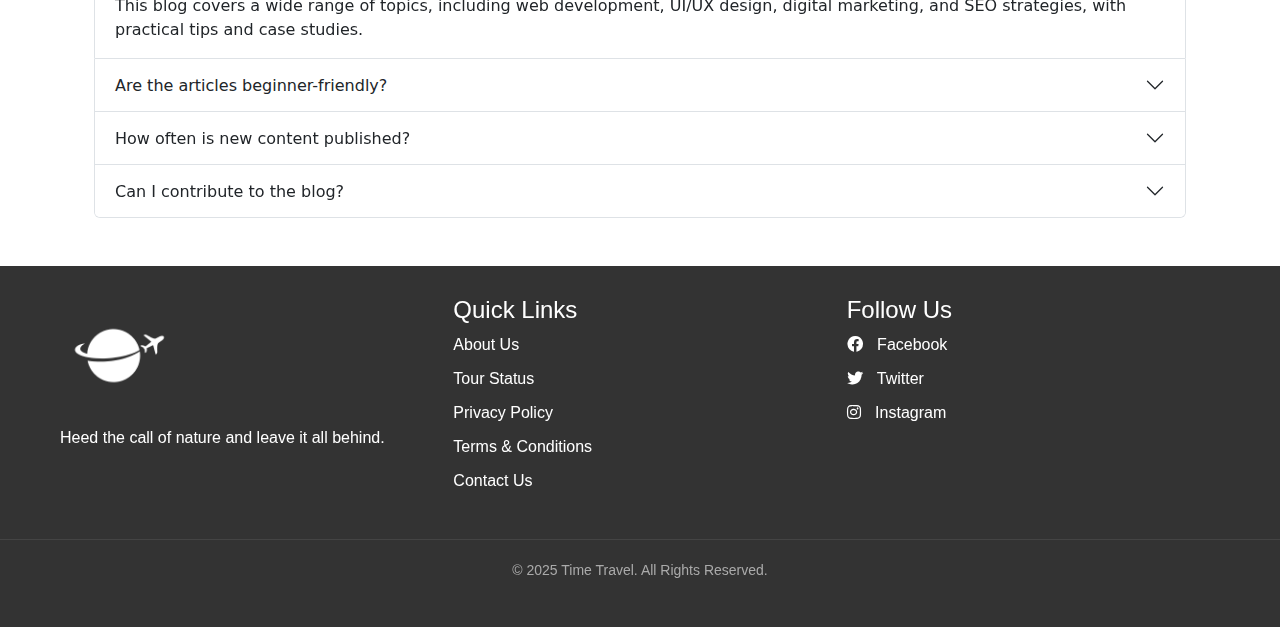
==== commit bb7e3923: "Update index.html" ====
--- a/index.html
+++ b/index.html
@@ -348,6 +348,7 @@
     </div>
   </div>
 </div>
+ </main>     
 <!-----Footer-->
 <!-- Footer Section -->
 <footer class="footer">
